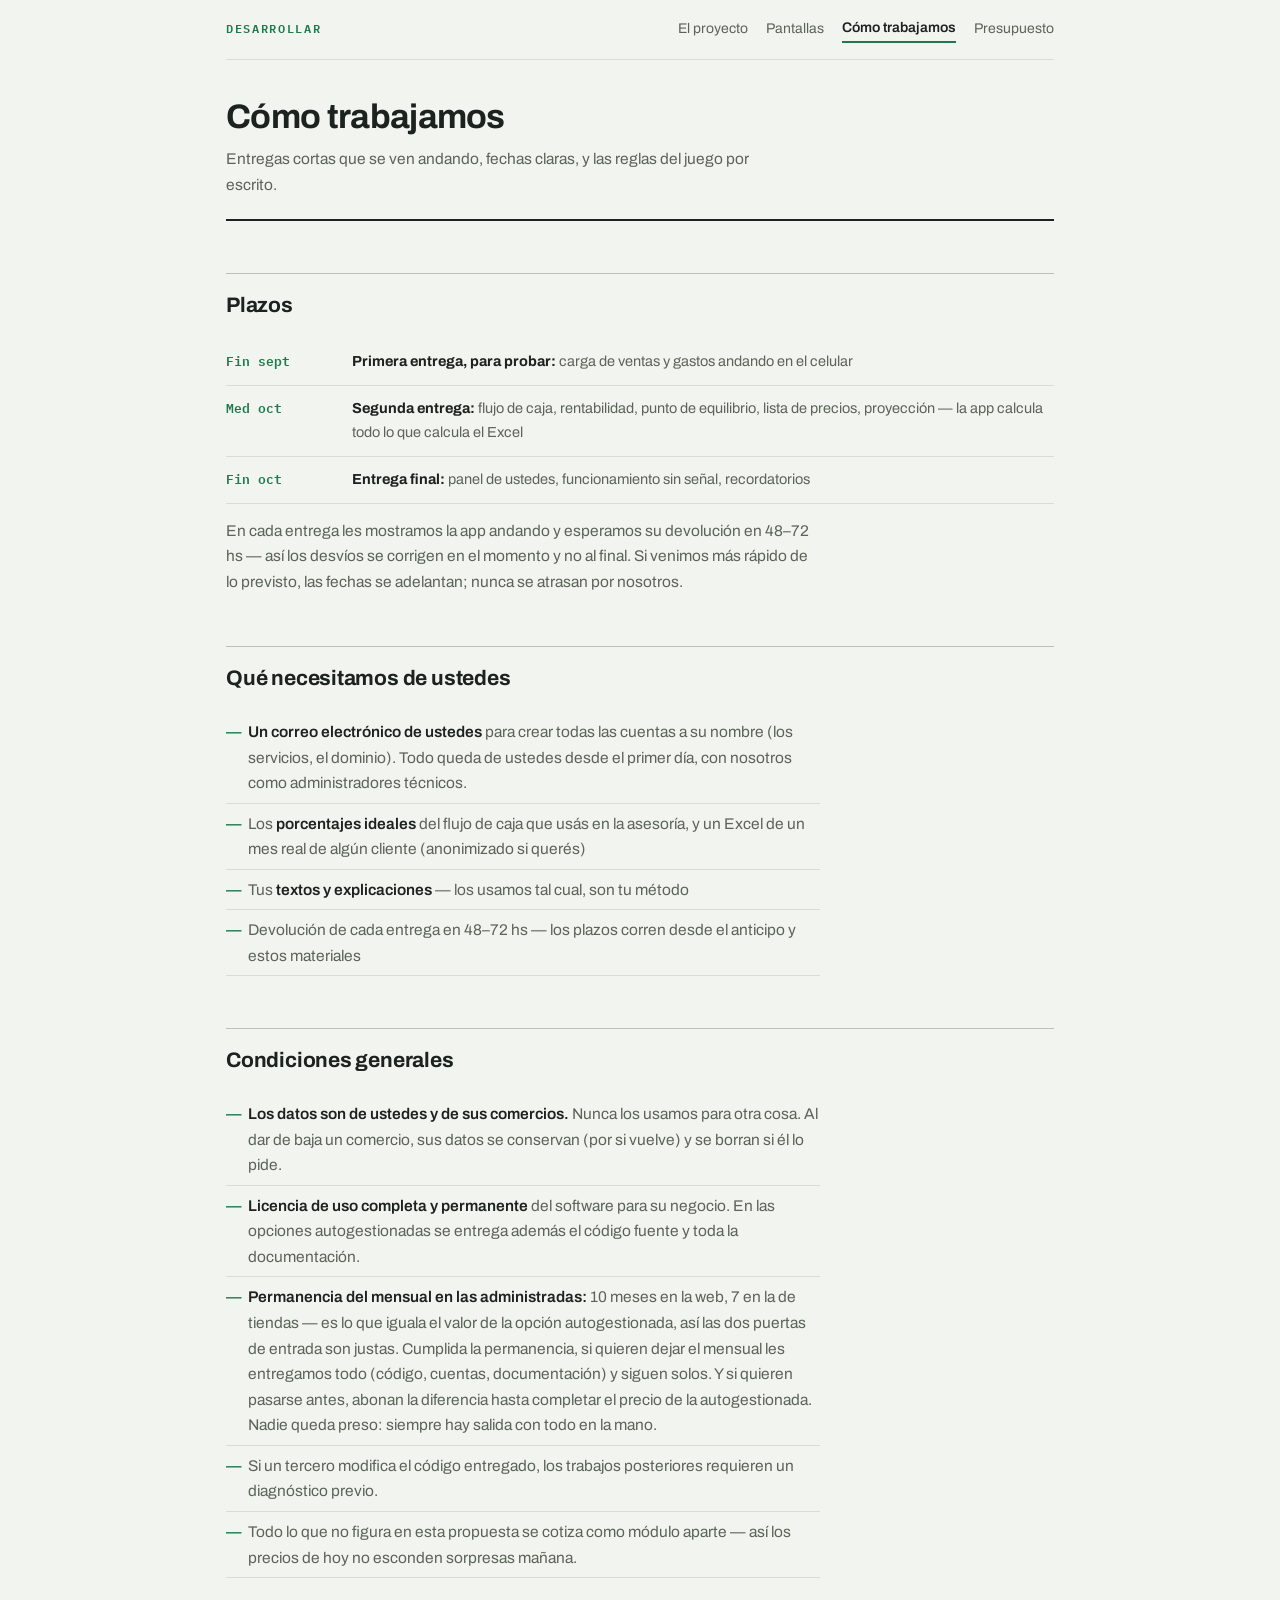
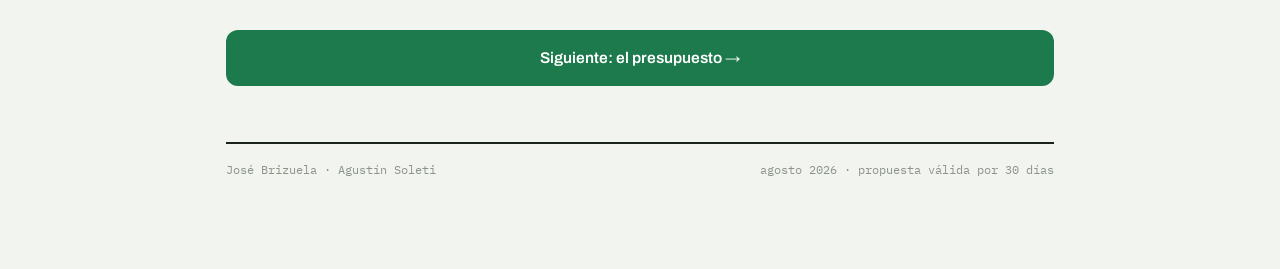
==== como-trabajamos.html @ 7a83e553 "Sitio dividido en secciones navegables: proyecto, pantallas, cómo trabajamos, presupuesto Co-Authore" ====
<!DOCTYPE html>
<html lang="es">
<head>
<meta charset="utf-8">
<meta name="viewport" content="width=device-width, initial-scale=1">
<meta name="robots" content="noindex, nofollow">
<title>Cómo trabajamos · App Finanzas Comercios</title>
<link rel="preconnect" href="https://fonts.googleapis.com">
<link href="https://fonts.googleapis.com/css2?family=Archivo:wght@400;500;600;700&family=IBM+Plex+Mono:wght@400;500;600&display=swap" rel="stylesheet">
<link rel="stylesheet" href="estilo.css">
</head>
<body>
<div class="wrap">

  <nav class="topnav">
    <a class="logo" href="index.html">Desarrollar</a>
    <a href="proyecto.html">El proyecto</a>
    <a href="pantallas.html">Pantallas</a>
    <a class="act" href="como-trabajamos.html">Cómo trabajamos</a>
    <a href="presupuesto.html">Presupuesto</a>
  </nav>

  <header class="pagehead">
    <h1>Cómo trabajamos</h1>
    <p>Entregas cortas que se ven andando, fechas claras, y las reglas del juego por escrito.</p>
  </header>

  <section>
    <h2>Plazos</h2>
    <div class="timeline">
      <div class="t-row"><span class="cuando">Fin sept</span><span class="que"><b>Primera entrega, para probar:</b> carga de ventas y gastos andando en el celular</span></div>
      <div class="t-row"><span class="cuando">Med oct</span><span class="que"><b>Segunda entrega:</b> flujo de caja, rentabilidad, punto de equilibrio, lista de precios, proyección — la app calcula todo lo que calcula el Excel</span></div>
      <div class="t-row"><span class="cuando">Fin oct</span><span class="que"><b>Entrega final:</b> panel de ustedes, funcionamiento sin señal, recordatorios</span></div>
    </div>
    <p style="margin-top:14px">En cada entrega les mostramos la app andando y esperamos su devolución en 48–72 hs — así los desvíos se corrigen en el momento y no al final. Si venimos más rápido de lo previsto, las fechas se adelantan; nunca se atrasan por nosotros.</p>
  </section>

  <section>
    <h2>Qué necesitamos de ustedes</h2>
    <ul class="plain" style="max-width:66ch">
      <li><b>Un correo electrónico de ustedes</b> para crear todas las cuentas a su nombre (los servicios, el dominio). Todo queda de ustedes desde el primer día, con nosotros como administradores técnicos.</li>
      <li>Los <b>porcentajes ideales</b> del flujo de caja que usás en la asesoría, y un Excel de un mes real de algún cliente (anonimizado si querés)</li>
      <li>Tus <b>textos y explicaciones</b> — los usamos tal cual, son tu método</li>
      <li>Devolución de cada entrega en 48–72 hs — los plazos corren desde el anticipo y estos materiales</li>
    </ul>
  </section>

  <section>
    <h2>Condiciones generales</h2>
    <ul class="plain" style="max-width:66ch">
      <li><b>Los datos son de ustedes y de sus comercios.</b> Nunca los usamos para otra cosa. Al dar de baja un comercio, sus datos se conservan (por si vuelve) y se borran si él lo pide.</li>
      <li><b>Licencia de uso completa y permanente</b> del software para su negocio. En las opciones autogestionadas se entrega además el código fuente y toda la documentación.</li>
      <li><b>Permanencia del mensual en las administradas:</b> 10 meses en la web, 7 en la de tiendas — es lo que iguala el valor de la opción autogestionada, así las dos puertas de entrada son justas. Cumplida la permanencia, si quieren dejar el mensual les entregamos todo (código, cuentas, documentación) y siguen solos. Y si quieren pasarse antes, abonan la diferencia hasta completar el precio de la autogestionada. Nadie queda preso: siempre hay salida con todo en la mano.</li>
      <li>Si un tercero modifica el código entregado, los trabajos posteriores requieren un diagnóstico previo.</li>
      <li>Todo lo que no figura en esta propuesta se cotiza como módulo aparte — así los precios de hoy no esconden sorpresas mañana.</li>
    </ul>
  </section>

  <a class="next" href="presupuesto.html">Siguiente: el presupuesto <span>→</span></a>

  <footer class="site">
    <span>José Brizuela · Agustín Soleti</span>
    <span>agosto 2026 · propuesta válida por 30 días</span>
  </footer>

</div>
</body>
</html>
---- estilo.css ----
:root{
  --bg:#F2F4EF; --paper:#FFFFFF; --ink:#1C221D; --muted:#5B6459; --faint:#8C948A;
  --line:#D9DED4; --line-strong:#B9C2B4;
  --caja:#1D7A4C; --caja-bg:#E4F0E8; --amber:#9A6410; --amber-bg:#F8EFDC;
  --mono:'IBM Plex Mono',ui-monospace,monospace;
}
@media (prefers-color-scheme: dark){
  :root:not([data-theme="light"]){
    --bg:#11150F; --paper:#191E17; --ink:#E7EBE3; --muted:#A2AC9E; --faint:#788273;
    --line:#2A3128; --line-strong:#414B3E;
    --caja:#54C48D; --caja-bg:#1C2F24; --amber:#D9A552; --amber-bg:#2E2517;
  }
}
:root[data-theme="dark"]{
  --bg:#11150F; --paper:#191E17; --ink:#E7EBE3; --muted:#A2AC9E; --faint:#788273;
  --line:#2A3128; --line-strong:#414B3E;
  --caja:#54C48D; --caja-bg:#1C2F24; --amber:#D9A552; --amber-bg:#2E2517;
}
*{margin:0;padding:0;box-sizing:border-box}
body{background:var(--bg);color:var(--ink);font-family:'Archivo',system-ui,sans-serif;font-size:15.5px;line-height:1.65;-webkit-font-smoothing:antialiased}
.wrap{max-width:880px;margin:0 auto;padding:0 26px 90px}
.mono{font-family:var(--mono);font-variant-numeric:tabular-nums}

.topnav{display:flex;gap:18px;align-items:center;padding:16px 0;border-bottom:1px solid var(--line);margin-bottom:38px;flex-wrap:wrap}
.topnav .logo{font-family:var(--mono);font-size:12px;letter-spacing:.14em;text-transform:uppercase;color:var(--caja);text-decoration:none;font-weight:600;margin-right:auto}
.topnav a{font-size:14px;color:var(--muted);text-decoration:none;padding-bottom:2px}
.topnav a:hover{color:var(--ink)}
.topnav a.act{color:var(--ink);font-weight:600;border-bottom:2px solid var(--caja)}

.masthead{border-bottom:2px solid var(--ink);padding-bottom:26px}
.eyebrow{font-family:var(--mono);font-size:12px;letter-spacing:.1em;text-transform:uppercase;color:var(--caja);margin-bottom:12px;display:flex;gap:12px;flex-wrap:wrap}
.eyebrow .sep{color:var(--faint)}
h1{font-size:clamp(28px,4.5vw,40px);font-weight:700;letter-spacing:-.02em;line-height:1.12;max-width:24ch;text-wrap:balance}
.masthead p.lede{margin-top:14px;color:var(--muted);max-width:62ch;font-size:16.5px}
.lede b{color:var(--ink);font-weight:600}
.pagehead{border-bottom:2px solid var(--ink);padding-bottom:22px}
.pagehead h1{font-size:clamp(26px,4vw,34px)}
.pagehead p{margin-top:10px;color:var(--muted);max-width:62ch}

section{margin-top:52px}
h2{font-size:21px;font-weight:700;letter-spacing:-.01em;border-top:1px solid var(--line-strong);padding-top:14px;margin-bottom:16px}
h3{font-size:15.5px;font-weight:600;margin:18px 0 8px}
p{color:var(--muted)}
p b,li b{color:var(--ink);font-weight:600}
section>p{max-width:66ch}

ul.plain{list-style:none;margin-top:6px}
ul.plain li{padding:7px 0 7px 22px;position:relative;color:var(--muted);border-bottom:1px solid var(--line)}
ul.plain li::before{content:"—";position:absolute;left:0;color:var(--caja);font-weight:600}
ul.check li::before{content:"✓";color:var(--caja)}
ul.cross li::before{content:"·";font-size:22px;line-height:.8}

.cols{display:grid;grid-template-columns:1fr 1fr;gap:28px}
@media(max-width:640px){.cols{grid-template-columns:1fr}}

.hero-quote{background:var(--caja-bg);border-left:3px solid var(--caja);padding:16px 20px;margin-top:20px;border-radius:0 8px 8px 0}
.hero-quote p{color:var(--ink);font-size:16px}
.hero-quote p b{color:var(--caja)}

.opciones{display:grid;grid-template-columns:1fr 1fr;gap:16px;margin-top:6px}
@media(max-width:700px){.opciones{grid-template-columns:1fr}}
.op{background:var(--paper);border:1px solid var(--line);border-radius:12px;padding:20px 22px;position:relative;cursor:pointer;transition:border-color .15s, box-shadow .15s}
.op.sel{border-color:var(--caja);box-shadow:0 0 0 1.5px var(--caja)}
.op:focus-visible{outline:2px solid var(--caja);outline-offset:3px}
.op .badge{position:absolute;top:-11px;left:18px;background:var(--caja);color:#fff;font-family:var(--mono);font-size:10.5px;letter-spacing:.08em;text-transform:uppercase;padding:2px 10px;border-radius:20px}
.op h3{margin:0 0 2px;font-size:16px}
.op .sub{font-family:var(--mono);font-size:11px;color:var(--faint);text-transform:uppercase;letter-spacing:.08em}
.op .precio{font-family:var(--mono);font-size:26px;font-weight:600;color:var(--ink);margin:12px 0 2px}
.op .precio small{font-size:13px;color:var(--muted);font-weight:400}
.op ul{list-style:none;margin-top:12px}
.op li{font-size:13.5px;color:var(--muted);padding:4px 0 4px 18px;position:relative}
.op li::before{content:"·";position:absolute;left:2px;color:var(--caja);font-weight:700;font-size:20px;line-height:1}
.op .nota{margin-top:12px;padding-top:10px;border-top:1px dashed var(--line-strong);font-size:12.5px;color:var(--faint)}

.timeline{margin-top:8px}
.t-row{display:grid;grid-template-columns:110px 1fr;gap:16px;padding:11px 0;border-bottom:1px solid var(--line);align-items:baseline}
.t-row .cuando{font-family:var(--mono);font-size:13px;color:var(--caja);font-weight:600;white-space:nowrap}
.t-row .que{font-size:14.5px;color:var(--muted)}
.t-row .que b{color:var(--ink)}

.aviso{background:var(--amber-bg);border-radius:10px;padding:14px 18px;margin-top:16px}
.aviso p{color:var(--amber);font-size:14px}
.aviso b{color:var(--amber)}

.pagos{display:grid;grid-template-columns:repeat(3,1fr);gap:14px;margin-top:8px}
@media(max-width:560px){.pagos{grid-template-columns:1fr}}
.pago{background:var(--paper);border:1px solid var(--line);border-radius:10px;padding:16px 18px;text-align:center}
.pago .pct{font-family:var(--mono);font-size:26px;font-weight:600;color:var(--caja)}
.pago .cuando{font-size:13px;color:var(--muted);margin-top:4px}

.next{display:block;margin-top:52px;background:var(--caja);color:#fff;text-align:center;text-decoration:none;padding:15px;border-radius:12px;font-size:15.5px;font-weight:600}
.next span{opacity:.85;font-weight:400}

footer.site{margin-top:56px;border-top:2px solid var(--ink);padding-top:16px;display:flex;justify-content:space-between;flex-wrap:wrap;gap:10px;font-family:var(--mono);font-size:12px;color:var(--faint)}
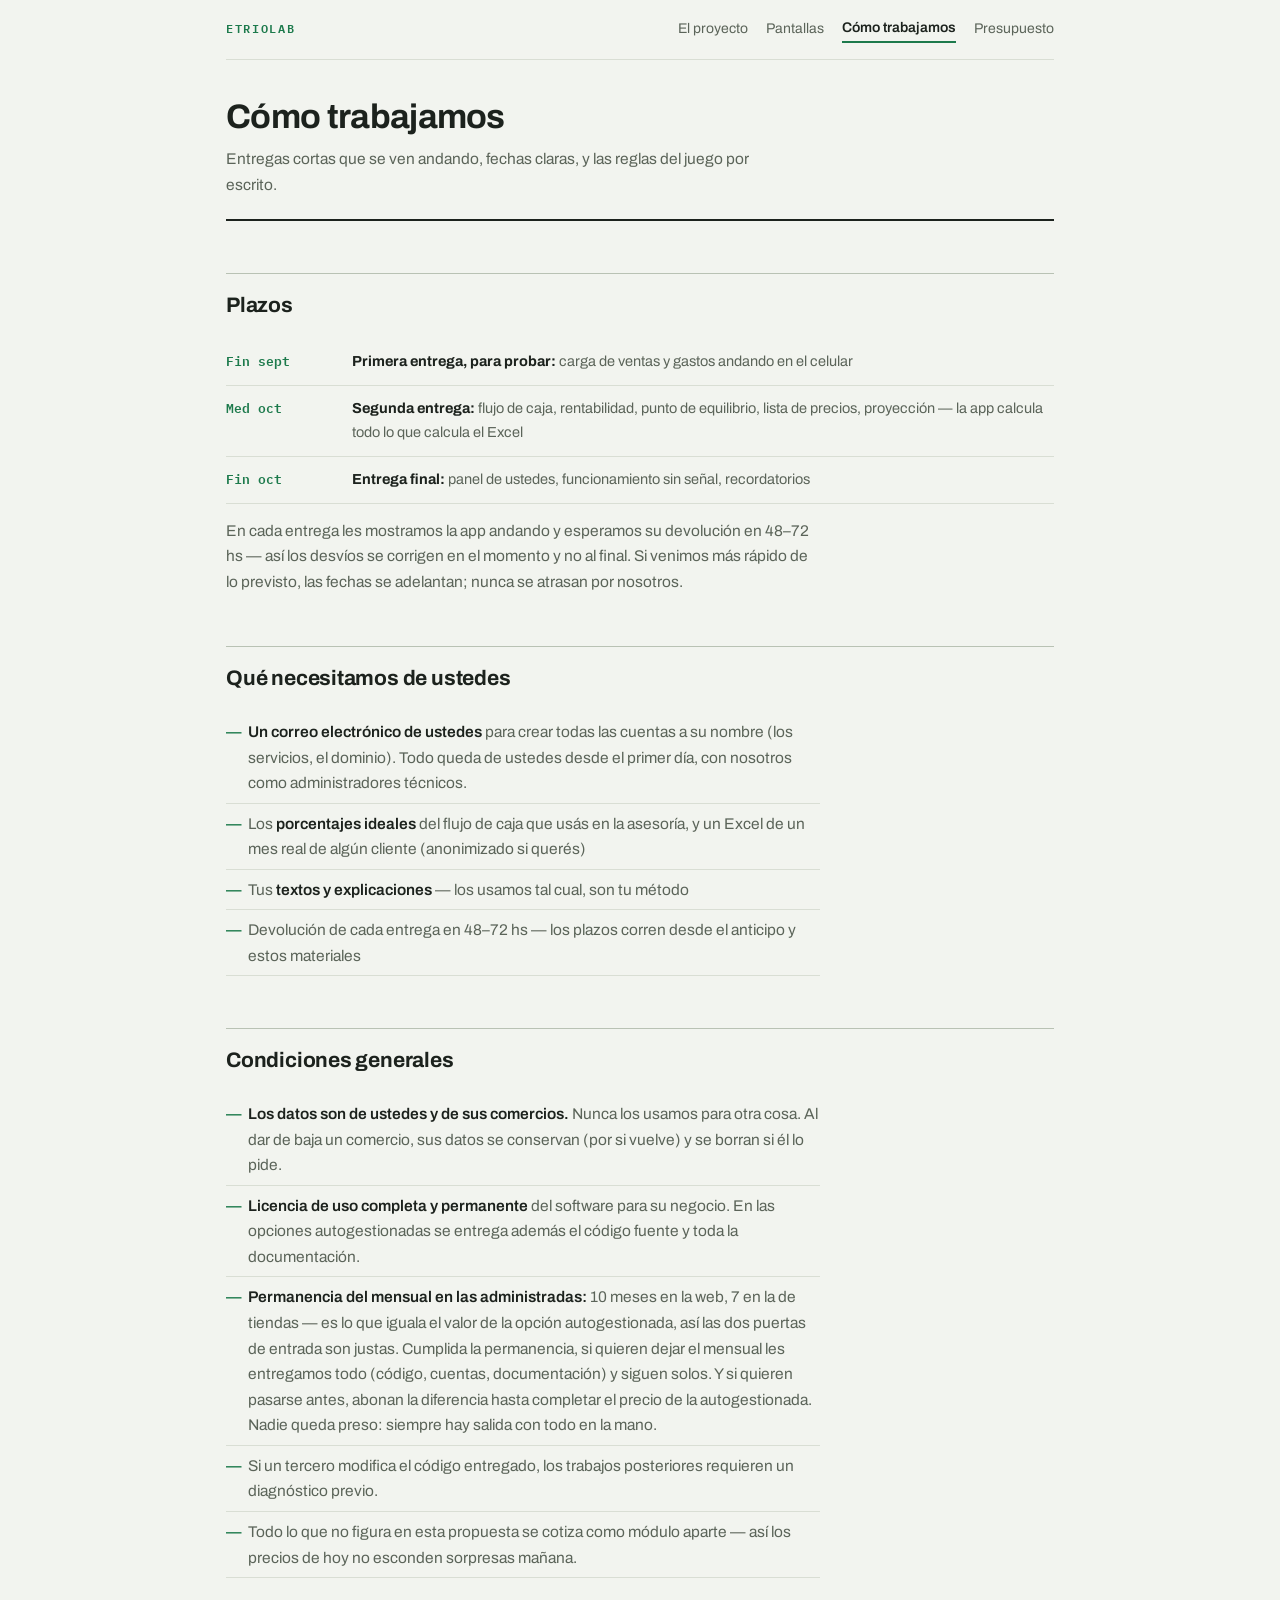
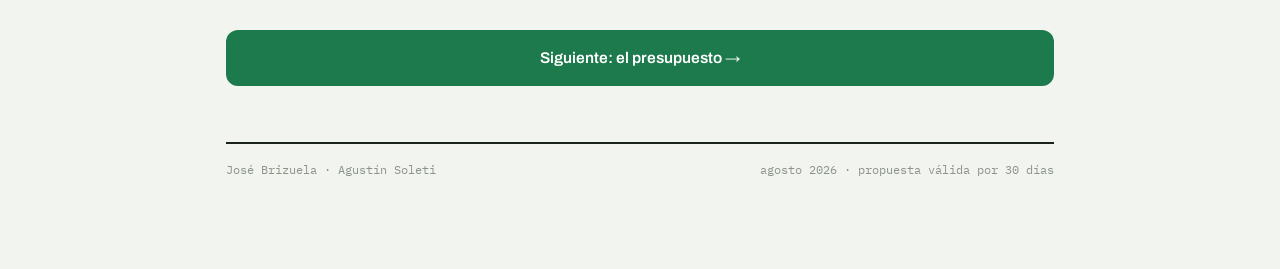
==== commit 9221c20e: "Marca corregida: EtrioLab Co-Authored-By: Claude Opus 5 <noreply@anthropic.com>" ====
--- a/como-trabajamos.html
+++ b/como-trabajamos.html
@@ -13,7 +13,7 @@
 <div class="wrap">
 
   <nav class="topnav">
-    <a class="logo" href="index.html">Desarrollar</a>
+    <a class="logo" href="index.html">EtrioLab</a>
     <a href="proyecto.html">El proyecto</a>
     <a href="pantallas.html">Pantallas</a>
     <a class="act" href="como-trabajamos.html">Cómo trabajamos</a>
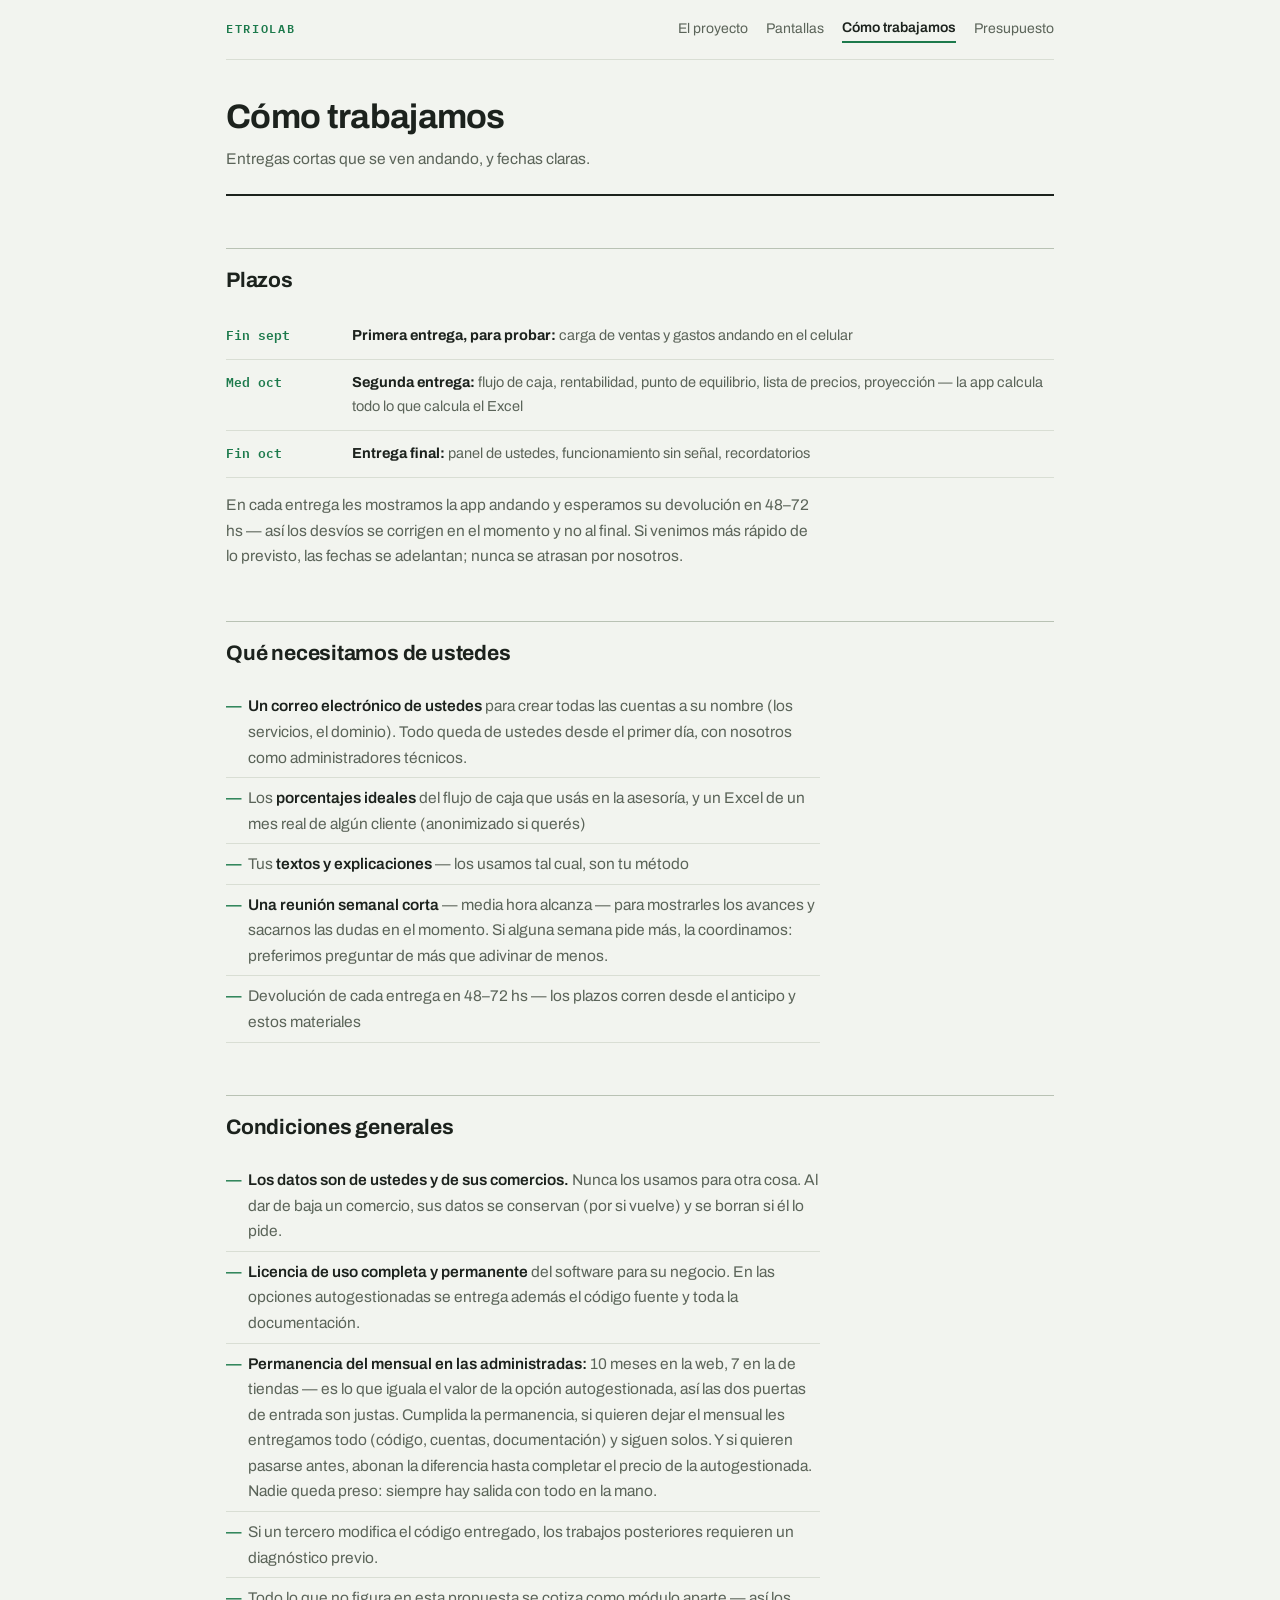
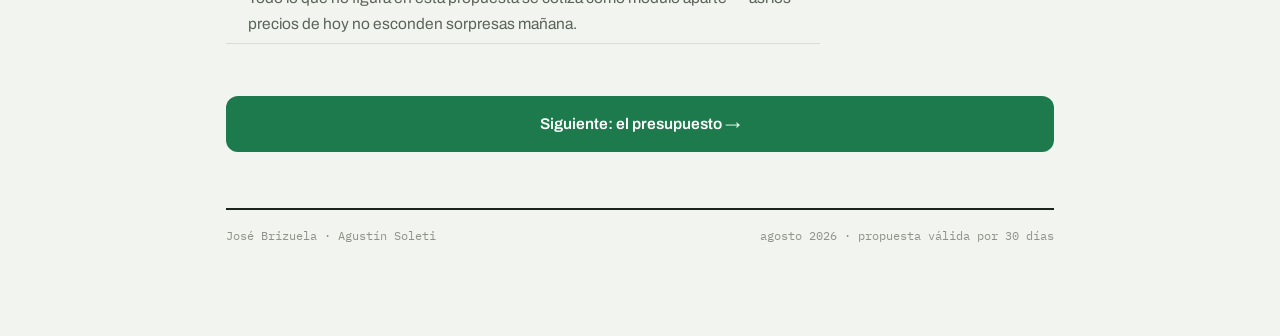
==== commit 0f14444d: "Cómo trabajamos: subtítulo simplificado y reunión semanal de avances Co-Authored-By: Claude Opus 5 <" ====
--- a/como-trabajamos.html
+++ b/como-trabajamos.html
@@ -22,7 +22,7 @@
 
   <header class="pagehead">
     <h1>Cómo trabajamos</h1>
-    <p>Entregas cortas que se ven andando, fechas claras, y las reglas del juego por escrito.</p>
+    <p>Entregas cortas que se ven andando, y fechas claras.</p>
   </header>
 
   <section>
@@ -41,6 +41,7 @@
       <li><b>Un correo electrónico de ustedes</b> para crear todas las cuentas a su nombre (los servicios, el dominio). Todo queda de ustedes desde el primer día, con nosotros como administradores técnicos.</li>
       <li>Los <b>porcentajes ideales</b> del flujo de caja que usás en la asesoría, y un Excel de un mes real de algún cliente (anonimizado si querés)</li>
       <li>Tus <b>textos y explicaciones</b> — los usamos tal cual, son tu método</li>
+      <li><b>Una reunión semanal corta</b> — media hora alcanza — para mostrarles los avances y sacarnos las dudas en el momento. Si alguna semana pide más, la coordinamos: preferimos preguntar de más que adivinar de menos.</li>
       <li>Devolución de cada entrega en 48–72 hs — los plazos corren desde el anticipo y estos materiales</li>
     </ul>
   </section>
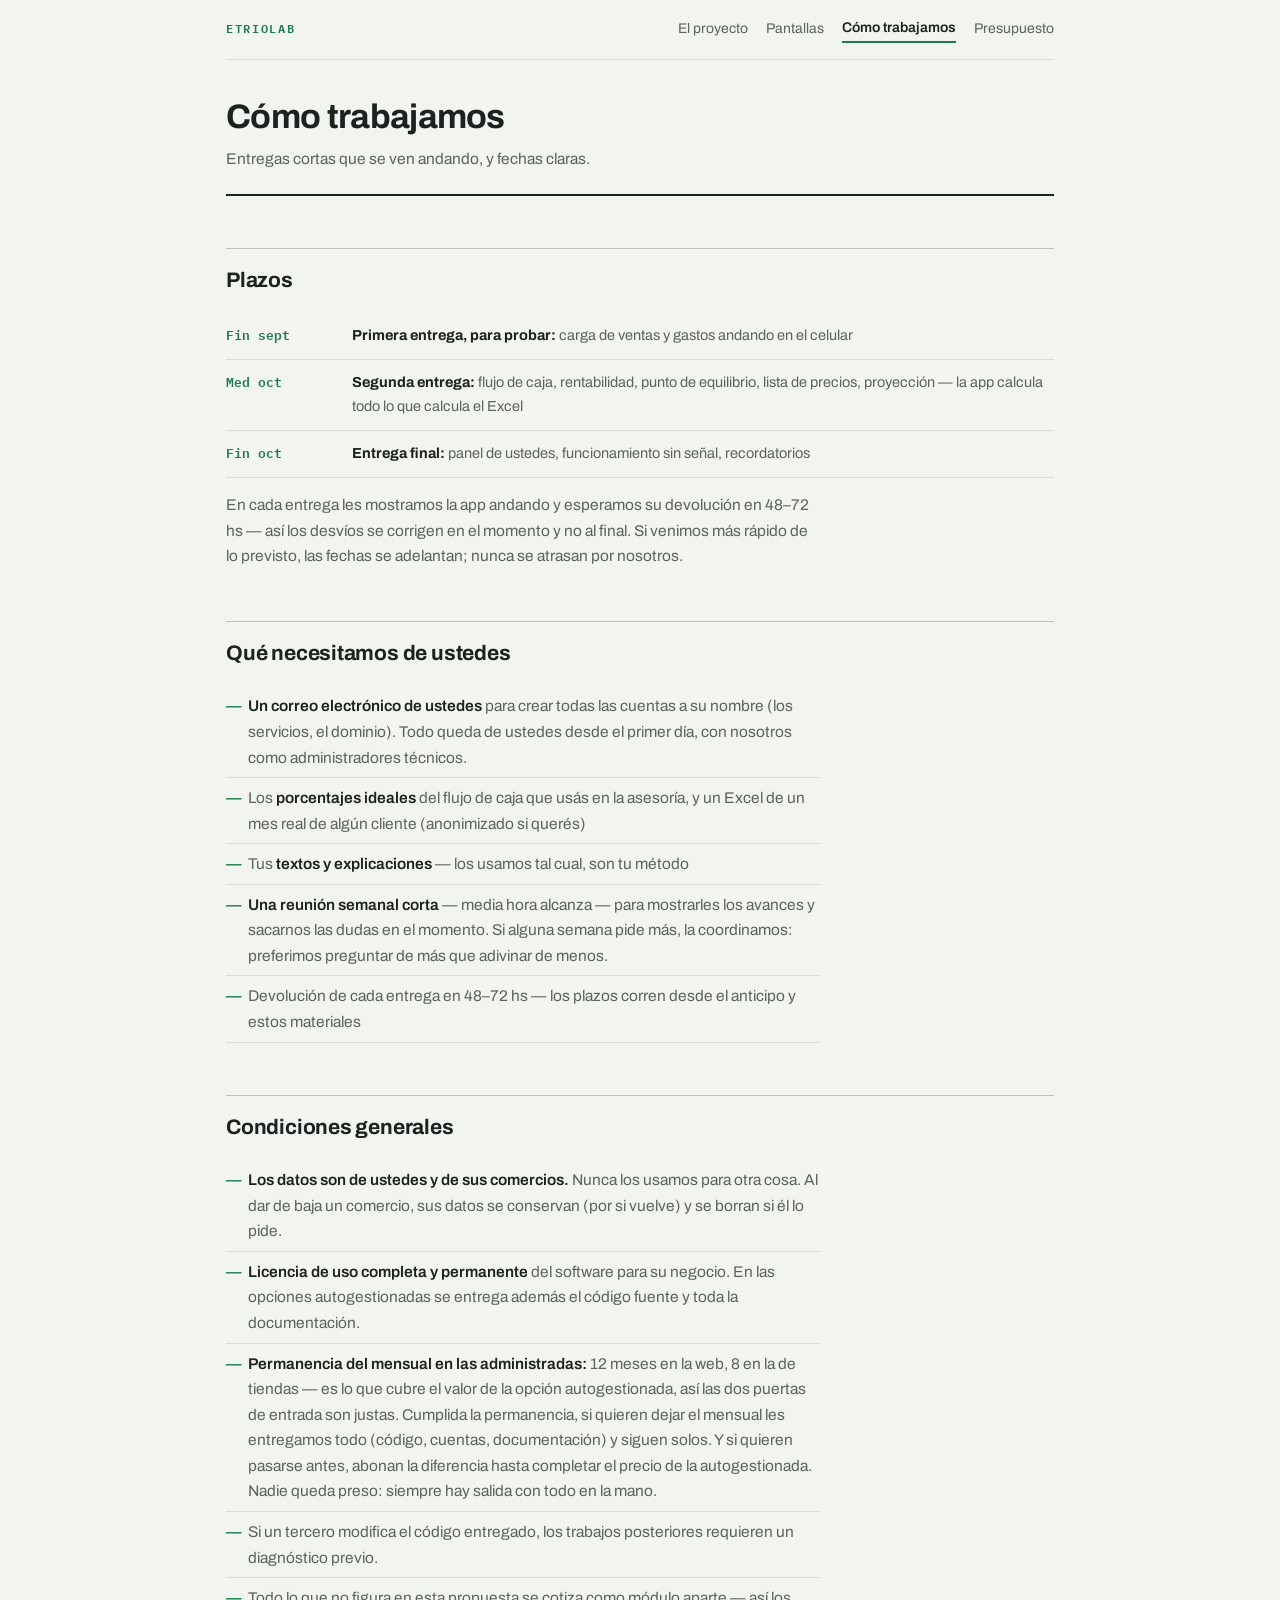
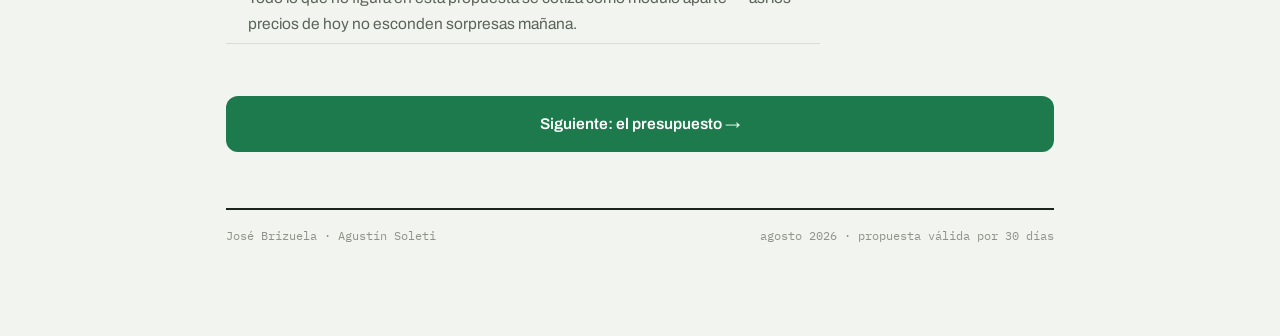
==== commit c2b32cd7: "Permanencia del mensual: 12 meses web, 8 tiendas Co-Authored-By: Claude Opus 5 <noreply@anthropic.co" ====
--- a/como-trabajamos.html
+++ b/como-trabajamos.html
@@ -51,7 +51,7 @@
     <ul class="plain" style="max-width:66ch">
       <li><b>Los datos son de ustedes y de sus comercios.</b> Nunca los usamos para otra cosa. Al dar de baja un comercio, sus datos se conservan (por si vuelve) y se borran si él lo pide.</li>
       <li><b>Licencia de uso completa y permanente</b> del software para su negocio. En las opciones autogestionadas se entrega además el código fuente y toda la documentación.</li>
-      <li><b>Permanencia del mensual en las administradas:</b> 10 meses en la web, 7 en la de tiendas — es lo que iguala el valor de la opción autogestionada, así las dos puertas de entrada son justas. Cumplida la permanencia, si quieren dejar el mensual les entregamos todo (código, cuentas, documentación) y siguen solos. Y si quieren pasarse antes, abonan la diferencia hasta completar el precio de la autogestionada. Nadie queda preso: siempre hay salida con todo en la mano.</li>
+      <li><b>Permanencia del mensual en las administradas:</b> 12 meses en la web, 8 en la de tiendas — es lo que cubre el valor de la opción autogestionada, así las dos puertas de entrada son justas. Cumplida la permanencia, si quieren dejar el mensual les entregamos todo (código, cuentas, documentación) y siguen solos. Y si quieren pasarse antes, abonan la diferencia hasta completar el precio de la autogestionada. Nadie queda preso: siempre hay salida con todo en la mano.</li>
       <li>Si un tercero modifica el código entregado, los trabajos posteriores requieren un diagnóstico previo.</li>
       <li>Todo lo que no figura en esta propuesta se cotiza como módulo aparte — así los precios de hoy no esconden sorpresas mañana.</li>
     </ul>
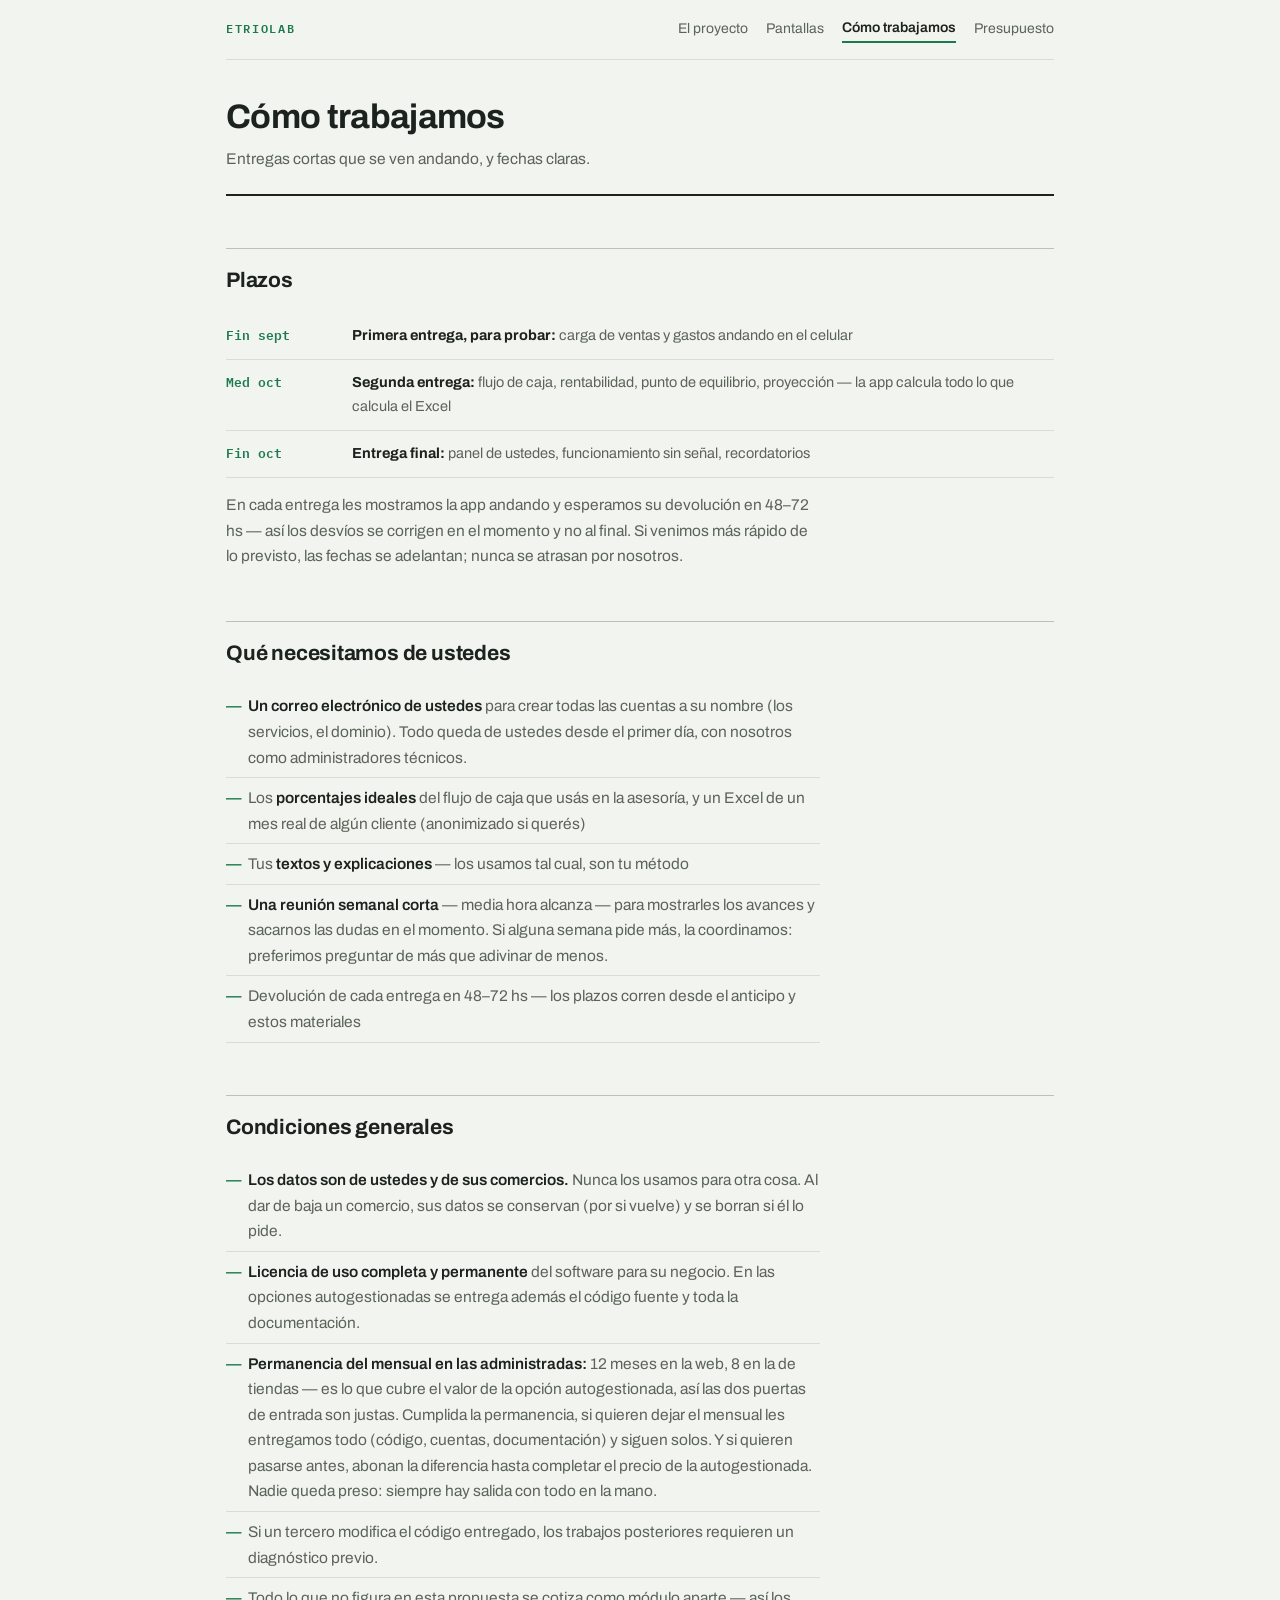
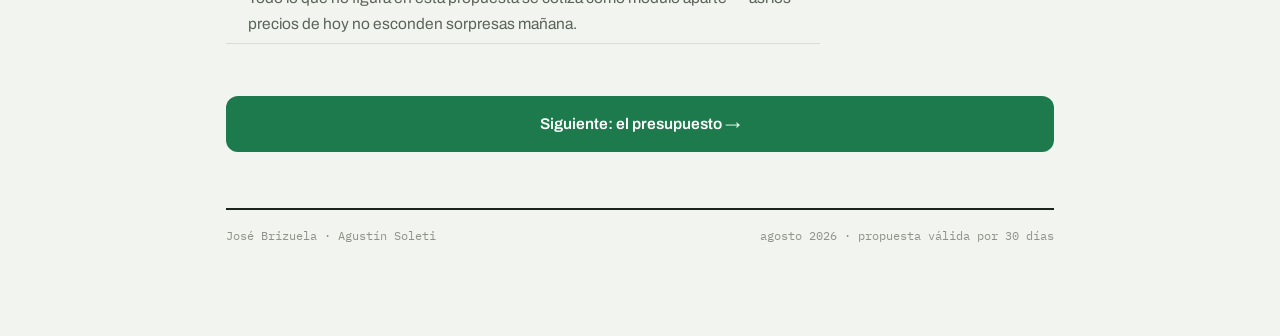
==== commit 1aa7de76: "Plazos: lista de precios removida de la segunda entrega (fuera de alcance) Co-Authored-By: Claude Op" ====
--- a/como-trabajamos.html
+++ b/como-trabajamos.html
@@ -29,7 +29,7 @@
     <h2>Plazos</h2>
     <div class="timeline">
       <div class="t-row"><span class="cuando">Fin sept</span><span class="que"><b>Primera entrega, para probar:</b> carga de ventas y gastos andando en el celular</span></div>
-      <div class="t-row"><span class="cuando">Med oct</span><span class="que"><b>Segunda entrega:</b> flujo de caja, rentabilidad, punto de equilibrio, lista de precios, proyección — la app calcula todo lo que calcula el Excel</span></div>
+      <div class="t-row"><span class="cuando">Med oct</span><span class="que"><b>Segunda entrega:</b> flujo de caja, rentabilidad, punto de equilibrio, proyección — la app calcula todo lo que calcula el Excel</span></div>
       <div class="t-row"><span class="cuando">Fin oct</span><span class="que"><b>Entrega final:</b> panel de ustedes, funcionamiento sin señal, recordatorios</span></div>
     </div>
     <p style="margin-top:14px">En cada entrega les mostramos la app andando y esperamos su devolución en 48–72 hs — así los desvíos se corrigen en el momento y no al final. Si venimos más rápido de lo previsto, las fechas se adelantan; nunca se atrasan por nosotros.</p>
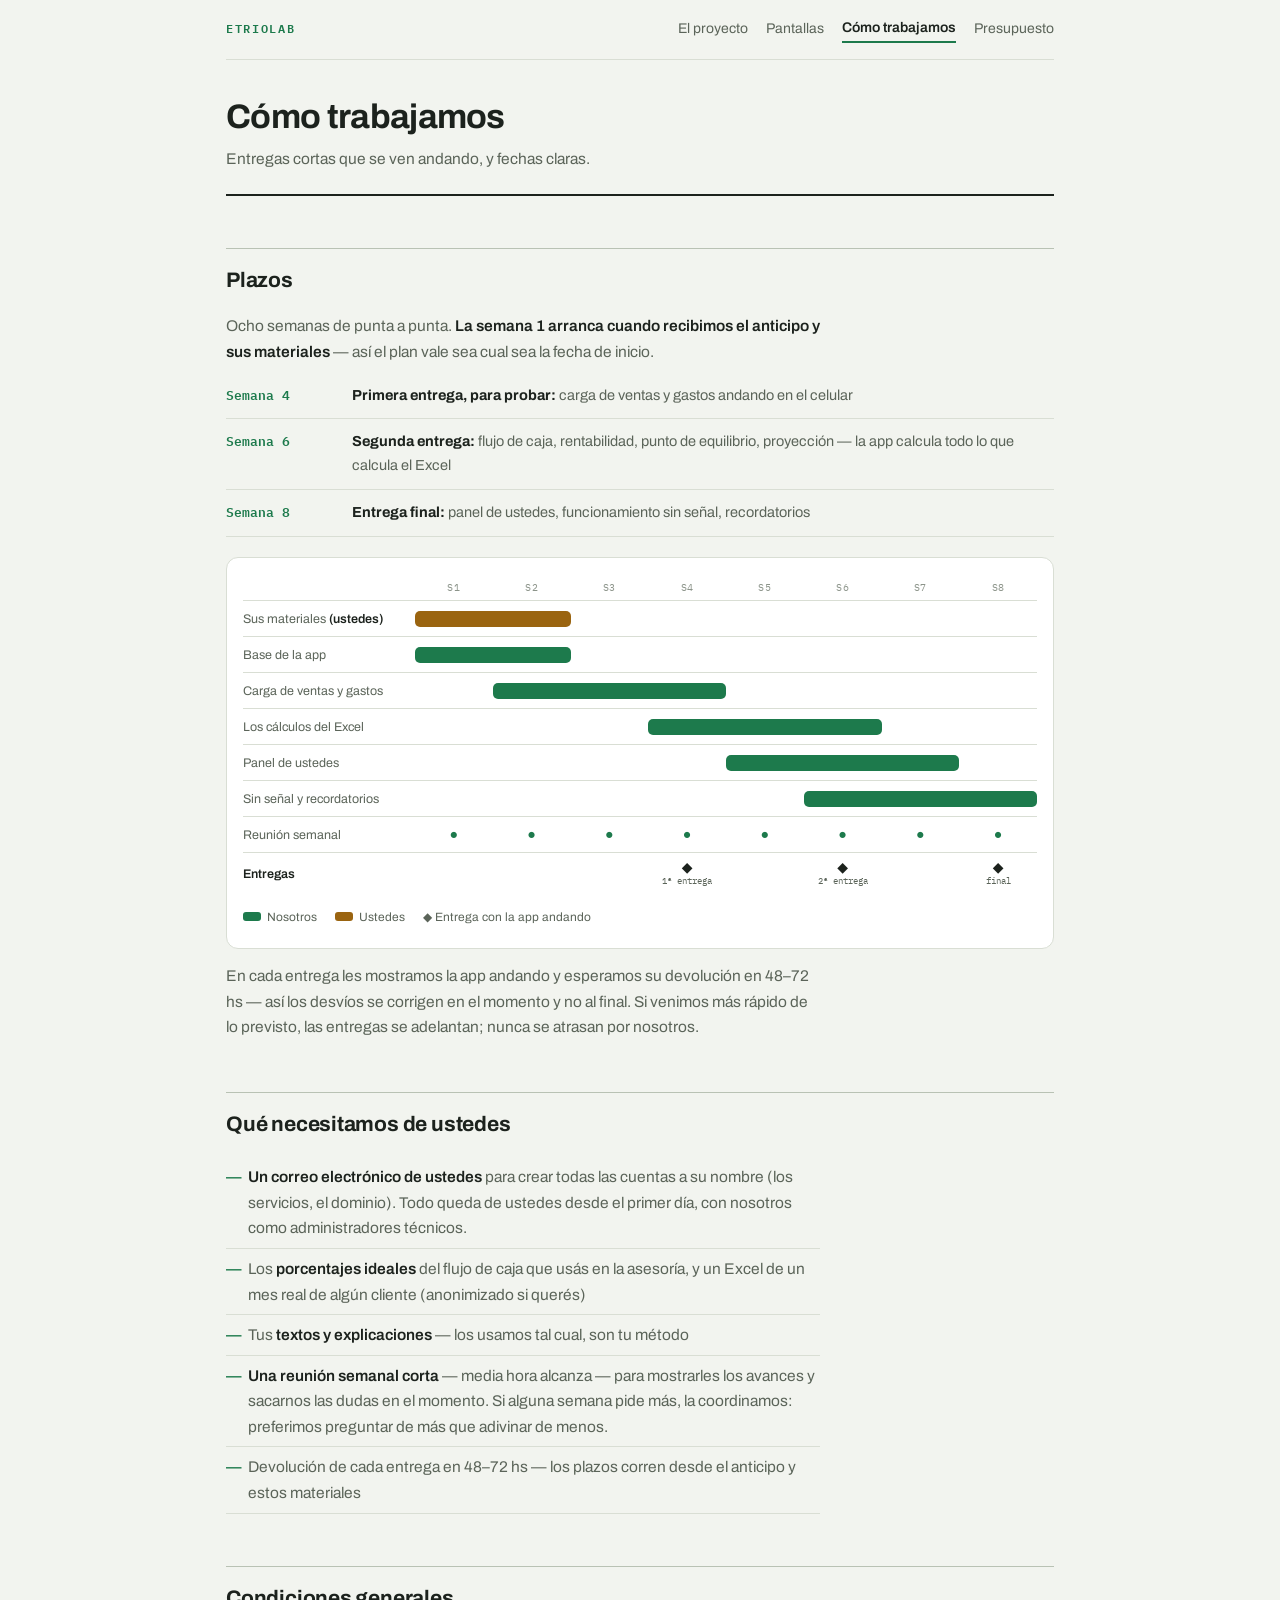
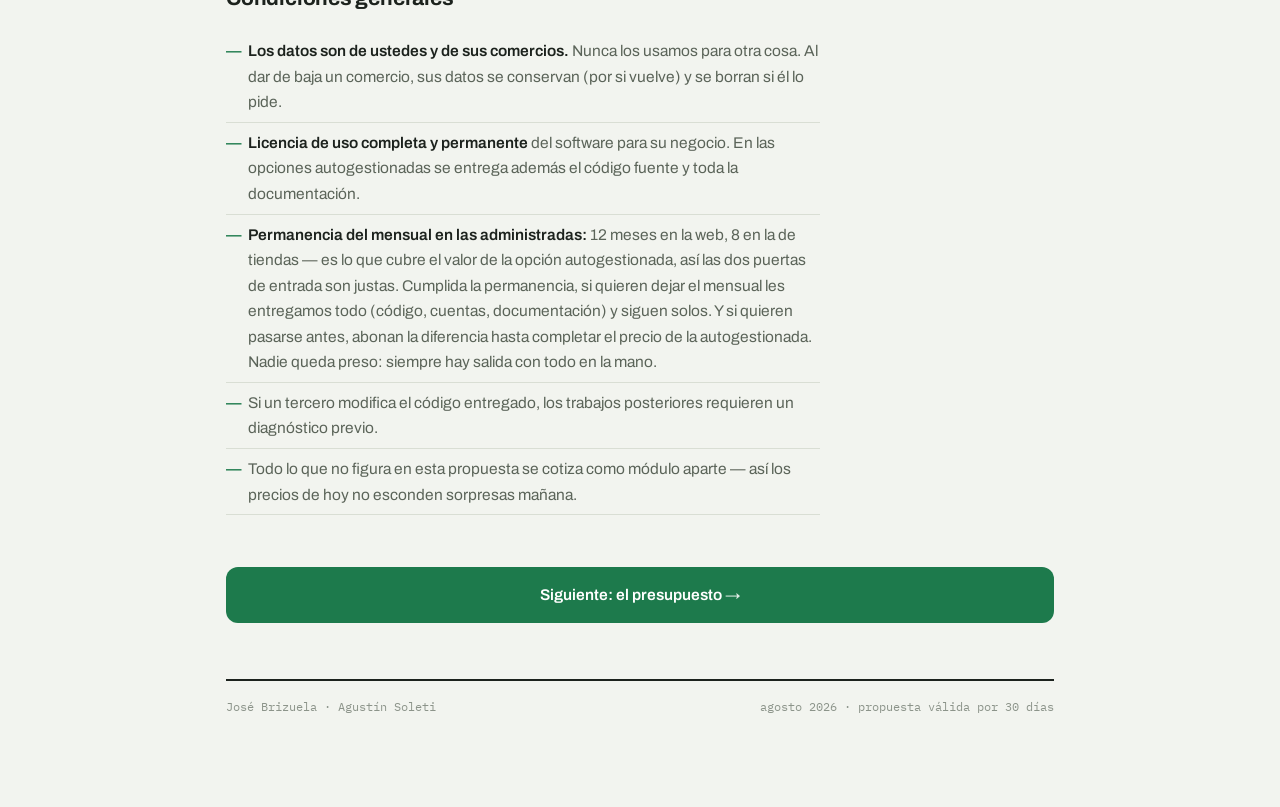
==== commit 58dad8da: "Plazos por semanas relativas + diagrama de gantt con carril del cliente Co-Authored-By: Claude Opus " ====
--- a/como-trabajamos.html
+++ b/como-trabajamos.html
@@ -27,12 +27,62 @@
 
   <section>
     <h2>Plazos</h2>
+    <p>Ocho semanas de punta a punta. <b>La semana 1 arranca cuando recibimos el anticipo y sus materiales</b> — así el plan vale sea cual sea la fecha de inicio.</p>
     <div class="timeline">
-      <div class="t-row"><span class="cuando">Fin sept</span><span class="que"><b>Primera entrega, para probar:</b> carga de ventas y gastos andando en el celular</span></div>
-      <div class="t-row"><span class="cuando">Med oct</span><span class="que"><b>Segunda entrega:</b> flujo de caja, rentabilidad, punto de equilibrio, proyección — la app calcula todo lo que calcula el Excel</span></div>
-      <div class="t-row"><span class="cuando">Fin oct</span><span class="que"><b>Entrega final:</b> panel de ustedes, funcionamiento sin señal, recordatorios</span></div>
+      <div class="t-row"><span class="cuando">Semana 4</span><span class="que"><b>Primera entrega, para probar:</b> carga de ventas y gastos andando en el celular</span></div>
+      <div class="t-row"><span class="cuando">Semana 6</span><span class="que"><b>Segunda entrega:</b> flujo de caja, rentabilidad, punto de equilibrio, proyección — la app calcula todo lo que calcula el Excel</span></div>
+      <div class="t-row"><span class="cuando">Semana 8</span><span class="que"><b>Entrega final:</b> panel de ustedes, funcionamiento sin señal, recordatorios</span></div>
     </div>
-    <p style="margin-top:14px">En cada entrega les mostramos la app andando y esperamos su devolución en 48–72 hs — así los desvíos se corrigen en el momento y no al final. Si venimos más rápido de lo previsto, las fechas se adelantan; nunca se atrasan por nosotros.</p>
+
+    <div class="gantt">
+      <div class="g">
+        <div class="g-row head">
+          <span></span>
+          <span>S1</span><span>S2</span><span>S3</span><span>S4</span><span>S5</span><span>S6</span><span>S7</span><span>S8</span>
+        </div>
+        <div class="g-row">
+          <span class="g-lbl">Sus materiales <b>(ustedes)</b></span>
+          <div class="g-bar cli" style="grid-column:2/4"></div>
+        </div>
+        <div class="g-row">
+          <span class="g-lbl">Base de la app</span>
+          <div class="g-bar" style="grid-column:2/4"></div>
+        </div>
+        <div class="g-row">
+          <span class="g-lbl">Carga de ventas y gastos</span>
+          <div class="g-bar" style="grid-column:3/6"></div>
+        </div>
+        <div class="g-row">
+          <span class="g-lbl">Los cálculos del Excel</span>
+          <div class="g-bar" style="grid-column:5/8"></div>
+        </div>
+        <div class="g-row">
+          <span class="g-lbl">Panel de ustedes</span>
+          <div class="g-bar" style="grid-column:6/9"></div>
+        </div>
+        <div class="g-row">
+          <span class="g-lbl">Sin señal y recordatorios</span>
+          <div class="g-bar" style="grid-column:7/10"></div>
+        </div>
+        <div class="g-row">
+          <span class="g-lbl">Reunión semanal</span>
+          <span class="g-dot" style="grid-column:2">●</span><span class="g-dot" style="grid-column:3">●</span><span class="g-dot" style="grid-column:4">●</span><span class="g-dot" style="grid-column:5">●</span><span class="g-dot" style="grid-column:6">●</span><span class="g-dot" style="grid-column:7">●</span><span class="g-dot" style="grid-column:8">●</span><span class="g-dot" style="grid-column:9">●</span>
+        </div>
+        <div class="g-row" style="min-height:42px">
+          <span class="g-lbl"><b>Entregas</b></span>
+          <span class="g-dia" style="grid-column:5">◆<small>1ª entrega</small></span>
+          <span class="g-dia" style="grid-column:7">◆<small>2ª entrega</small></span>
+          <span class="g-dia" style="grid-column:9">◆<small>final</small></span>
+        </div>
+      </div>
+      <div class="g-leyenda">
+        <span><i style="background:var(--caja)"></i>Nosotros</span>
+        <span><i style="background:var(--amber)"></i>Ustedes</span>
+        <span>◆ Entrega con la app andando</span>
+      </div>
+    </div>
+
+    <p style="margin-top:14px">En cada entrega les mostramos la app andando y esperamos su devolución en 48–72 hs — así los desvíos se corrigen en el momento y no al final. Si venimos más rápido de lo previsto, las entregas se adelantan; nunca se atrasan por nosotros.</p>
   </section>
 
   <section>
--- a/estilo.css
+++ b/estilo.css
@@ -88,6 +88,21 @@
 .pago .pct{font-family:var(--mono);font-size:26px;font-weight:600;color:var(--caja)}
 .pago .cuando{font-size:13px;color:var(--muted);margin-top:4px}
 
+/* gantt cliente */
+.gantt{overflow-x:auto;background:var(--paper);border:1px solid var(--line);border-radius:12px;padding:18px 16px 20px;margin-top:20px}
+.g{display:grid;grid-template-columns:172px repeat(8,minmax(48px,1fr));min-width:640px}
+.g-row{display:grid;grid-template-columns:subgrid;grid-column:1/-1;align-items:center;min-height:36px;border-top:1px solid var(--line)}
+.g-row.head{border-top:0;min-height:24px}
+.g-row.head span{font-family:var(--mono);font-size:10px;color:var(--faint);text-align:center;text-transform:uppercase;letter-spacing:.05em}
+.g-lbl{font-size:12.5px;color:var(--muted);padding-right:12px;line-height:1.3}
+.g-lbl b{color:var(--ink);font-weight:600}
+.g-bar{height:16px;border-radius:5px;background:var(--caja)}
+.g-bar.cli{background:var(--amber)}
+.g-dot{text-align:center;color:var(--caja);font-size:8px}
+.g-dia{text-align:center;color:var(--ink);font-size:14px;line-height:1}
+.g-dia small{display:block;font-family:var(--mono);font-size:8.5px;color:var(--muted);white-space:nowrap;margin-top:2px}
+.g-leyenda{display:flex;gap:18px;margin-top:14px;font-size:12px;color:var(--muted);flex-wrap:wrap}
+.g-leyenda i{display:inline-block;width:18px;height:9px;border-radius:3px;vertical-align:baseline;margin-right:6px}
 .next{display:block;margin-top:52px;background:var(--caja);color:#fff;text-align:center;text-decoration:none;padding:15px;border-radius:12px;font-size:15.5px;font-weight:600}
 .next span{opacity:.85;font-weight:400}
 
